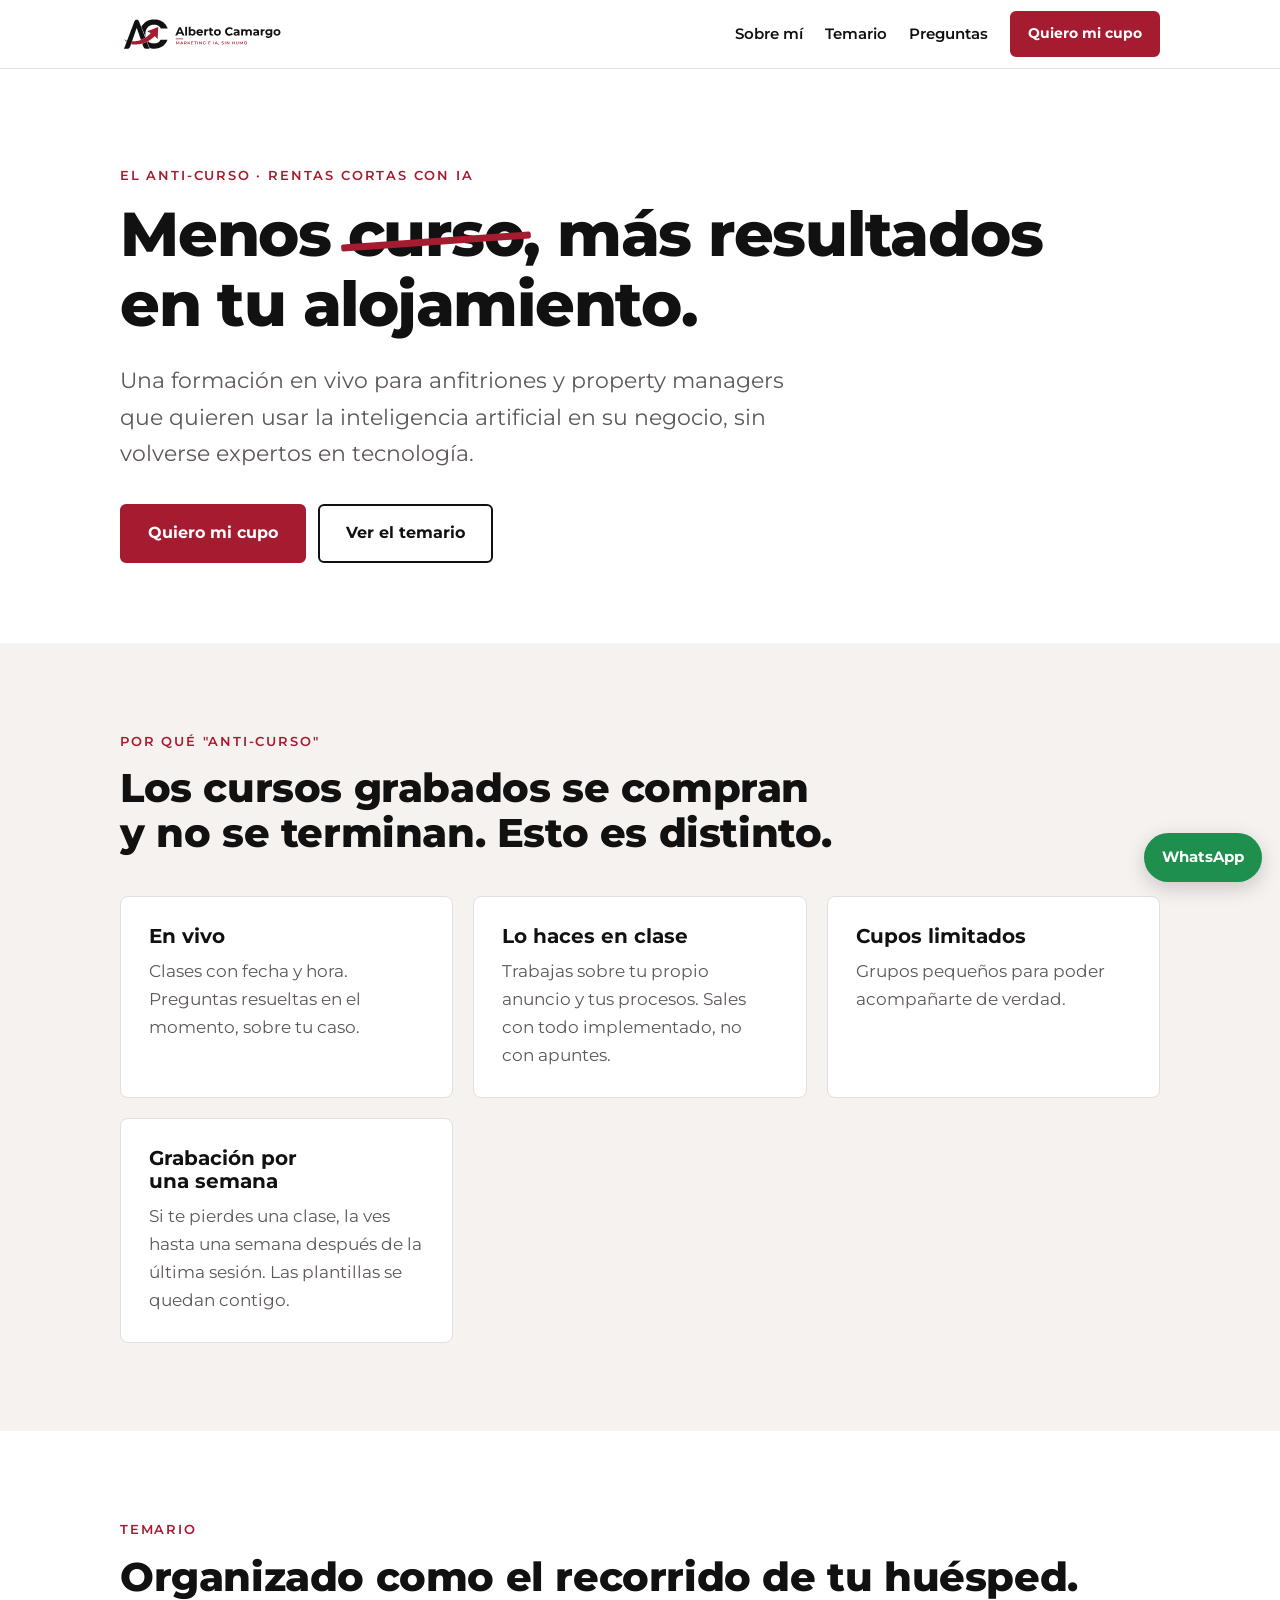
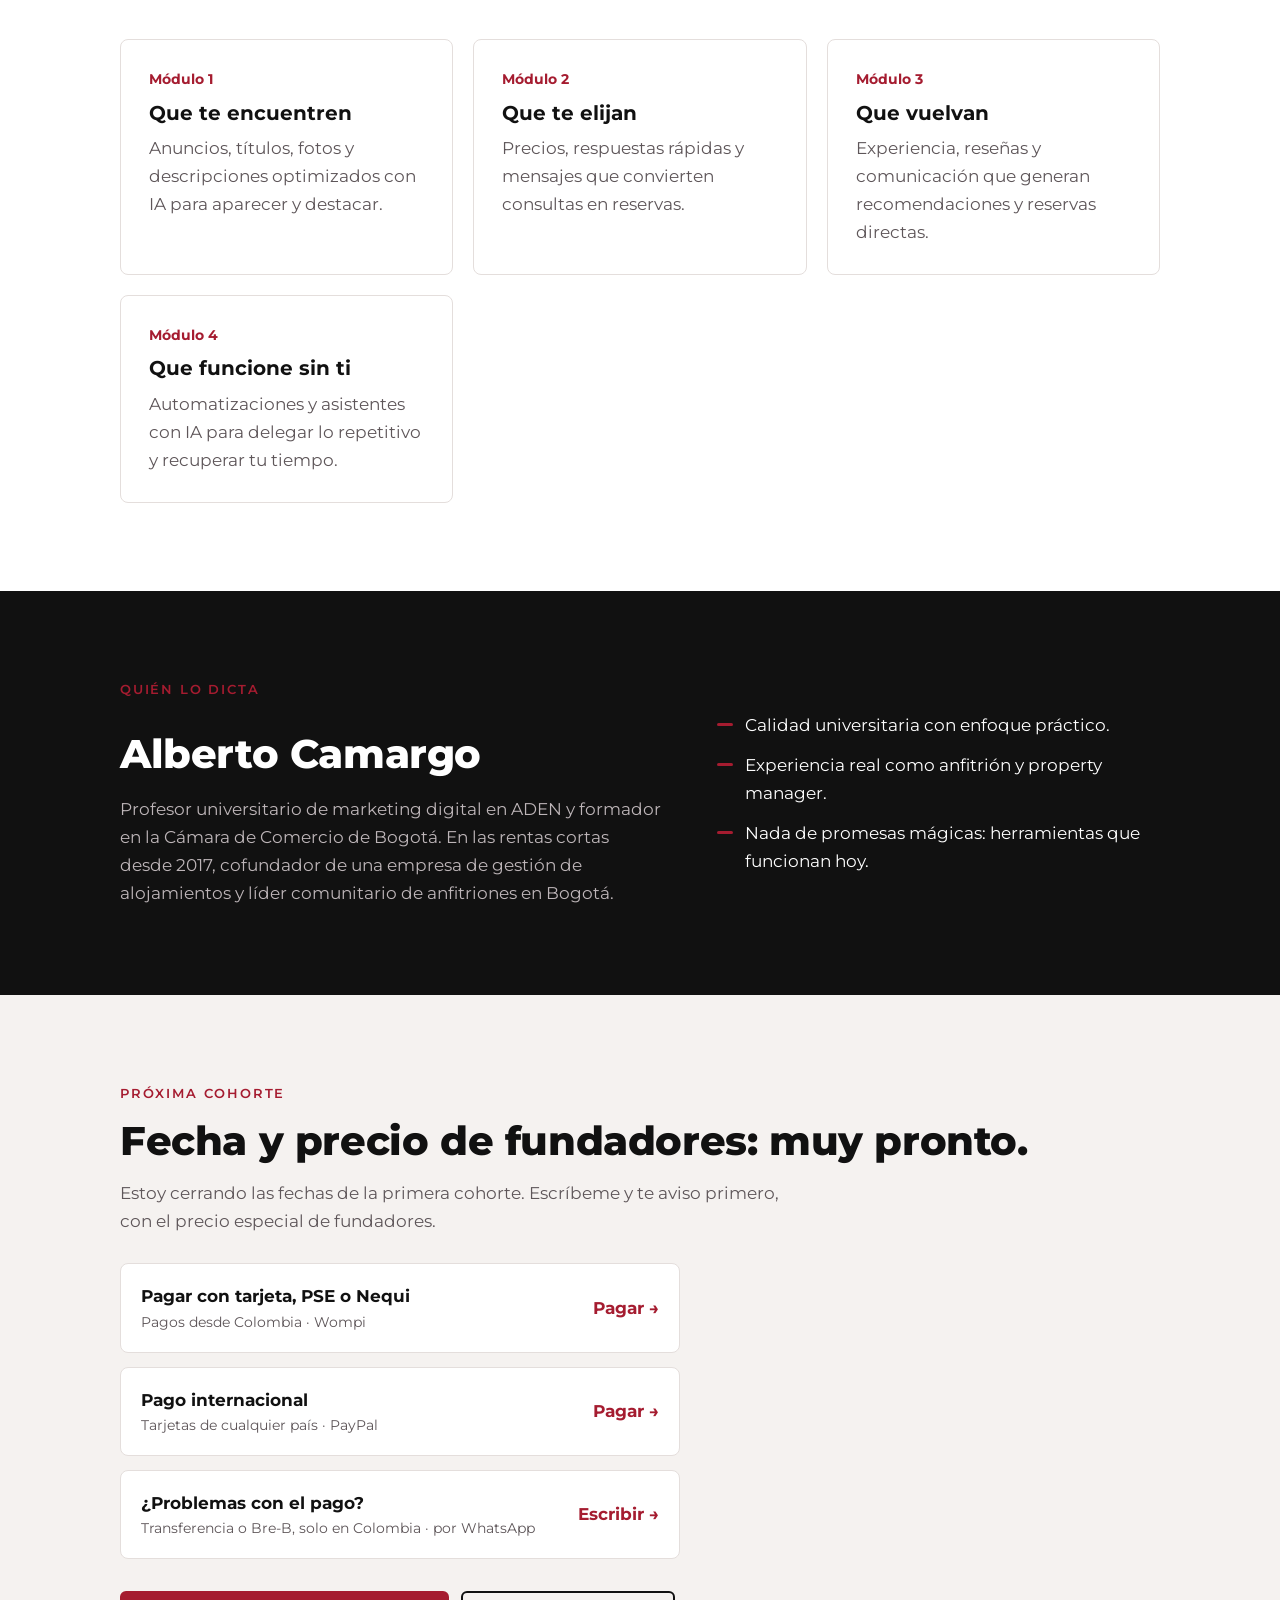
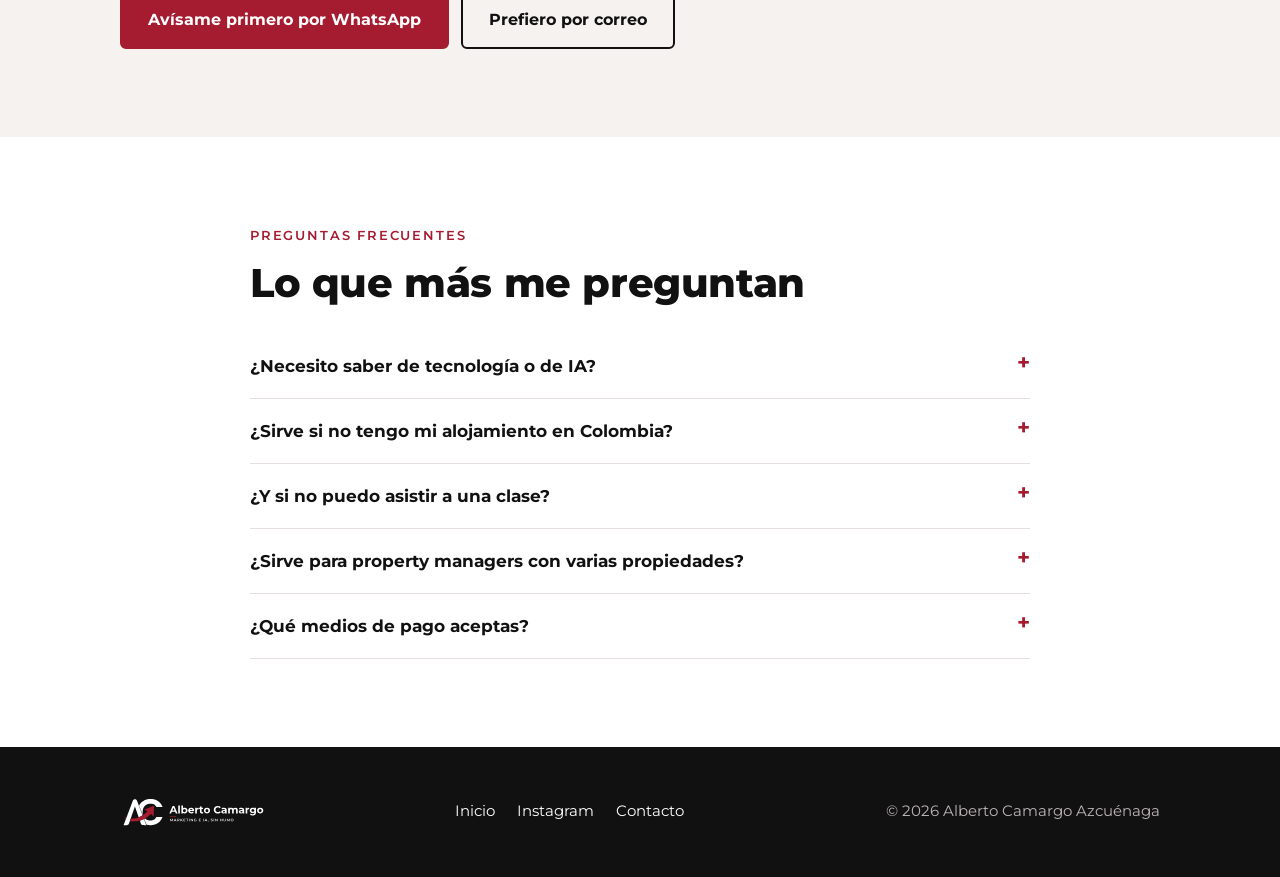
==== el-anti-curso/index.html @ cd2384c7 "Primera versión del sitio estático alberto.marketing Co-Authored-By: Claude Opus 5.5 <noreply@anthro" ====
<!doctype html>
<html lang="es">
<head>
<meta charset="utf-8">
<meta name="viewport" content="width=device-width, initial-scale=1">
<title>El Anti-Curso · Rentas cortas con IA · Alberto Camargo</title>
<meta name="description" content="Formación en vivo para anfitriones y property managers: usa la inteligencia artificial para que te encuentren, te elijan, vuelvan y tu negocio funcione sin ti.">
<link rel="canonical" href="https://alberto.marketing/el-anti-curso/">
<meta property="og:title" content="El Anti-Curso · Rentas cortas con IA">
<meta property="og:description" content="Formación en vivo, práctica y con cupos limitados para anfitriones y property managers.">
<meta property="og:image" content="https://alberto.marketing/assets/compartir.png">
<link rel="icon" href="/assets/favicon.svg" type="image/svg+xml">
<link rel="preconnect" href="https://fonts.googleapis.com">
<link rel="preconnect" href="https://fonts.gstatic.com" crossorigin>
<link rel="stylesheet" href="https://fonts.googleapis.com/css2?family=Montserrat:wght@400;600;700;800&display=swap">
<link rel="stylesheet" href="/assets/estilos.css">
</head>
<body>

<header class="cabecera">
  <div class="wrap">
    <a href="/" aria-label="Inicio"><img src="/assets/logo.svg" alt="Alberto Camargo · Marketing e IA, sin humo" width="916" height="207"></a>
    <nav class="menu">
      <a href="/#sobre-mi">Sobre mí</a>
      <a href="#temario">Temario</a>
      <a href="#preguntas">Preguntas</a>
      <a class="boton peq" href="#inscripcion">Quiero mi cupo</a>
    </nav>
  </div>
</header>

<main>
  <section class="hero">
    <div class="wrap">
      <div class="etiqueta">El Anti-Curso · Rentas cortas con IA</div>
      <h1>Menos <span class="tachado">curso</span>, más resultados en tu alojamiento.</h1>
      <p class="lead">Una formación en vivo para anfitriones y property managers que quieren usar la inteligencia artificial en su negocio, sin volverse expertos en tecnología.</p>
      <div class="botones">
        <a class="boton" href="#inscripcion">Quiero mi cupo</a>
        <a class="boton sec" href="#temario">Ver el temario</a>
      </div>
    </div>
  </section>

  <section class="hueso">
    <div class="wrap">
      <div class="etiqueta">Por qué "anti-curso"</div>
      <h2>Los cursos grabados se compran y no se terminan. Esto es distinto.</h2>
      <div class="tarjetas">
        <div class="tarjeta"><h3>En vivo</h3><p class="gris">Clases con fecha y hora. Preguntas resueltas en el momento, sobre tu caso.</p></div>
        <div class="tarjeta"><h3>Lo haces en clase</h3><p class="gris">Trabajas sobre tu propio anuncio y tus procesos. Sales con todo implementado, no con apuntes.</p></div>
        <div class="tarjeta"><h3>Cupos limitados</h3><p class="gris">Grupos pequeños para poder acompañarte de verdad.</p></div>
        <div class="tarjeta"><h3>Grabación por una semana</h3><p class="gris">Si te pierdes una clase, la ves hasta una semana después de la última sesión. Las plantillas se quedan contigo.</p></div>
      </div>
    </div>
  </section>

  <section id="temario">
    <div class="wrap">
      <div class="etiqueta">Temario</div>
      <h2>Organizado como el recorrido de tu huésped.</h2>
      <div class="tarjetas">
        <div class="tarjeta"><div class="num">Módulo 1</div><h3>Que te encuentren</h3><p class="gris">Anuncios, títulos, fotos y descripciones optimizados con IA para aparecer y destacar.</p></div>
        <div class="tarjeta"><div class="num">Módulo 2</div><h3>Que te elijan</h3><p class="gris">Precios, respuestas rápidas y mensajes que convierten consultas en reservas.</p></div>
        <div class="tarjeta"><div class="num">Módulo 3</div><h3>Que vuelvan</h3><p class="gris">Experiencia, reseñas y comunicación que generan recomendaciones y reservas directas.</p></div>
        <div class="tarjeta"><div class="num">Módulo 4</div><h3>Que funcione sin ti</h3><p class="gris">Automatizaciones y asistentes con IA para delegar lo repetitivo y recuperar tu tiempo.</p></div>
      </div>
    </div>
  </section>

  <section class="negro">
    <div class="wrap dos">
      <div class="texto">
        <div class="etiqueta">Quién lo dicta</div>
        <h2>Alberto Camargo</h2>
        <p class="gris">Profesor universitario de marketing digital en ADEN y formador en la Cámara de Comercio de Bogotá. En las rentas cortas desde 2017, cofundador de una empresa de gestión de alojamientos y líder comunitario de anfitriones en Bogotá.</p>
      </div>
      <ul class="lista">
        <li>Calidad universitaria con enfoque práctico.</li>
        <li>Experiencia real como anfitrión y property manager.</li>
        <li>Nada de promesas mágicas: herramientas que funcionan hoy.</li>
      </ul>
    </div>
  </section>

  <section class="hueso" id="inscripcion">
    <div class="wrap">
      <div class="etiqueta">Próxima cohorte</div>
      <h2>Fecha y precio de fundadores: muy pronto.</h2>
      <p class="gris" style="margin-top:16px;max-width:60ch">Estoy cerrando las fechas de la primera cohorte. Escríbeme y te aviso primero, con el precio especial de fundadores.</p>

      <!-- PAGOS: cuando haya fecha y precio, reemplazar los "#" por los links reales y quitar el atributo hidden. -->
      <div class="pagos" hidden>
        <a class="pago" href="#WOMPI"><span><b>Pagar con tarjeta, PSE o Nequi</b><small>Pagos desde Colombia · Wompi</small></span><span class="ir">Pagar →</span></a>
        <a class="pago" href="#PAYPAL"><span><b>Pago internacional</b><small>Tarjetas de cualquier país · PayPal</small></span><span class="ir">Pagar →</span></a>
        <a class="pago" href="https://wa.me/573204545118?text=Hola%20Alberto%2C%20quiero%20pagar%20El%20Anti-Curso%20por%20transferencia." target="_blank" rel="noopener"><span><b>¿Problemas con el pago?</b><small>Transferencia o Bre-B, solo en Colombia · por WhatsApp</small></span><span class="ir">Escribir →</span></a>
      </div>

      <div class="botones">
        <a class="boton" href="https://wa.me/573204545118?text=Hola%20Alberto%2C%20quiero%20un%20cupo%20en%20El%20Anti-Curso." target="_blank" rel="noopener">Avísame primero por WhatsApp</a>
        <a class="boton sec" href="mailto:hola@alberto.marketing?subject=Lista%20de%20espera%20El%20Anti-Curso">Prefiero por correo</a>
      </div>
    </div>
  </section>

  <section id="preguntas">
    <div class="wrap" style="max-width:820px">
      <div class="etiqueta">Preguntas frecuentes</div>
      <h2>Lo que más me preguntan</h2>
      <div style="margin-top:28px">
        <details><summary>¿Necesito saber de tecnología o de IA?</summary><p>No. Empezamos desde cero y todo lo hacemos juntos en clase, paso a paso.</p></details>
        <details><summary>¿Sirve si no tengo mi alojamiento en Colombia?</summary><p>Sí. La mayor parte aplica a cualquier país. Los temas legales de Colombia se tratan aparte para quien los necesite.</p></details>
        <details><summary>¿Y si no puedo asistir a una clase?</summary><p>Tendrás la grabación disponible hasta una semana después de la última sesión.</p></details>
        <details><summary>¿Sirve para property managers con varias propiedades?</summary><p>Sí, y es donde más tiempo se ahorra: las automatizaciones y plantillas se multiplican por cada propiedad.</p></details>
        <details><summary>¿Qué medios de pago aceptas?</summary><p>Tarjeta, PSE y Nequi desde Colombia; PayPal desde cualquier país; y transferencia si tu pago no pasa.</p></details>
      </div>
    </div>
  </section>
</main>

<footer class="pie">
  <div class="wrap">
    <img src="/assets/logo-oscuro.svg" alt="Alberto Camargo" width="916" height="207">
    <div>
      <a href="/">Inicio</a>
      <a href="https://www.instagram.com/albertocamargoaz/" target="_blank" rel="noopener">Instagram</a>
      <a href="mailto:hola@alberto.marketing">Contacto</a>
    </div>
    <div>© 2026 Alberto Camargo Azcuénaga</div>
  </div>
</footer>

<a class="wa" href="https://wa.me/573204545118?text=Hola%20Alberto%2C%20tengo%20una%20pregunta%20sobre%20El%20Anti-Curso." target="_blank" rel="noopener">WhatsApp</a>
</body>
</html>
---- assets/estilos.css ----
/* Marca Alberto Camargo: negro tinta, rojo vino, blanco y hueso. Montserrat. */
:root{
  --ink:#111111; --vino:#A51C30; --vino-osc:#861626; --paper:#FFFFFF; --hueso:#F5F2F0;
  --gris:#5E5659; --linea:#E4DEDC;
  --font:"Montserrat",system-ui,-apple-system,"Segoe UI",Arial,sans-serif;
  --ancho:1080px;
}
*{box-sizing:border-box}
html{scroll-behavior:smooth}
body{margin:0;background:var(--paper);color:var(--ink);font-family:var(--font);font-size:17px;line-height:1.65;-webkit-font-smoothing:antialiased}
img{max-width:100%;display:block}
a{color:var(--vino)}
.wrap{max-width:var(--ancho);margin:0 auto;padding:0 20px}
h1,h2,h3{line-height:1.12;margin:0;text-wrap:balance}
h1{font-size:clamp(36px,6vw,62px);font-weight:800;letter-spacing:-.02em}
h2{font-size:clamp(28px,4vw,40px);font-weight:800;letter-spacing:-.01em}
h3{font-size:20px;font-weight:700}
p{margin:0}
.etiqueta{font-size:13px;font-weight:600;letter-spacing:.14em;text-transform:uppercase;color:var(--vino);margin-bottom:14px}
.tachado{position:relative;display:inline-block;white-space:nowrap}
.tachado::after{content:"";position:absolute;left:-4%;right:-4%;top:54%;height:.11em;background:var(--vino);transform:rotate(-4deg);border-radius:2px}
.gris{color:var(--gris)}

/* Cabecera */
.cabecera{position:sticky;top:0;z-index:10;background:rgba(255,255,255,.94);backdrop-filter:blur(8px);border-bottom:1px solid var(--linea)}
.cabecera .wrap{display:flex;align-items:center;justify-content:space-between;gap:16px;height:68px}
.cabecera img{height:38px;width:auto}
.menu{display:flex;gap:22px;align-items:center;font-size:15px;font-weight:600}
.menu a{color:var(--ink);text-decoration:none}
.menu a:hover{color:var(--vino)}
@media (max-width:720px){.menu a:not(.boton){display:none}.cabecera img{height:30px}}

/* Botones */
.boton{display:inline-flex;align-items:center;justify-content:center;gap:8px;background:var(--vino);color:#fff !important;text-decoration:none;font-weight:700;font-size:16px;padding:14px 26px;border-radius:6px;border:2px solid var(--vino);transition:background .15s}
.boton:hover{background:var(--vino-osc);border-color:var(--vino-osc)}
.boton.sec{background:transparent;color:var(--ink) !important;border-color:var(--ink)}
.boton.sec:hover{background:var(--ink);color:#fff !important}
.boton.peq{padding:9px 16px;font-size:14px}
.botones{display:flex;flex-wrap:wrap;gap:12px;margin-top:32px}

/* Secciones */
section{padding:88px 0}
section.hueso{background:var(--hueso)}
section.negro{background:var(--ink);color:#fff}
section.negro .gris{color:#BDB5B8}
.hero{padding:96px 0 80px}
.hero p.lead{font-size:clamp(18px,2.2vw,22px);margin-top:24px;max-width:46ch;color:var(--gris)}
.dos{display:grid;grid-template-columns:1.1fr .9fr;gap:56px;align-items:center}
@media (max-width:860px){.dos{grid-template-columns:1fr;gap:36px}section{padding:64px 0}.hero{padding:64px 0 56px}}
.texto{display:grid;gap:18px;max-width:62ch}

/* Tarjetas */
.tarjetas{display:grid;grid-template-columns:repeat(auto-fit,minmax(min(260px,100%),1fr));gap:20px;margin-top:40px}
.tarjeta{background:var(--paper);border:1px solid var(--linea);border-radius:8px;padding:28px;display:grid;gap:10px;align-content:start}
.negro .tarjeta{background:#1C1C1C;border-color:#2C2C2C}
.tarjeta .num{font-size:14px;font-weight:700;color:var(--vino)}
.lista{list-style:none;padding:0;margin:0;display:grid;gap:12px}
.lista li{padding-left:28px;position:relative}
.lista li::before{content:"";position:absolute;left:0;top:.72em;width:16px;height:3px;background:var(--vino);border-radius:2px}

/* Credenciales */
.datos{display:grid;grid-template-columns:repeat(auto-fit,minmax(min(200px,100%),1fr));gap:1px;background:var(--linea);border:1px solid var(--linea);border-radius:8px;overflow:hidden;margin-top:40px}
.dato{background:var(--paper);padding:24px}
.dato b{display:block;font-size:17px}
.dato span{font-size:14px;color:var(--gris)}

/* Pagos */
.pagos{display:grid;gap:14px;max-width:560px;margin-top:28px}
.pago{display:flex;justify-content:space-between;align-items:center;gap:16px;border:1px solid var(--linea);border-radius:8px;padding:18px 20px;background:var(--paper);text-decoration:none;color:var(--ink)}
.pago:hover{border-color:var(--vino)}
.pago small{display:block;color:var(--gris);font-size:14px}
.pago .ir{color:var(--vino);font-weight:700;white-space:nowrap}
.aviso{font-size:14px;color:var(--gris);margin-top:14px}

/* Preguntas */
details{border-bottom:1px solid var(--linea);padding:18px 0}
details summary{cursor:pointer;font-weight:700;list-style:none;display:flex;justify-content:space-between;gap:16px}
details summary::after{content:"+";color:var(--vino);font-size:22px;line-height:1}
details[open] summary::after{content:"–"}
details p{margin-top:12px;color:var(--gris)}

/* Pie */
.pie{background:var(--ink);color:#BDB5B8;padding:48px 0;font-size:15px}
.pie .wrap{display:flex;flex-wrap:wrap;justify-content:space-between;gap:24px;align-items:center}
.pie img{height:34px;width:auto}
.pie a{color:#fff;text-decoration:none;margin-right:18px}
.pie a:hover{color:#fff;text-decoration:underline}

/* WhatsApp flotante */
.wa{position:fixed;right:18px;bottom:18px;z-index:20;background:#1F8F4E;color:#fff;border-radius:999px;padding:12px 18px;font-weight:700;font-size:15px;text-decoration:none;box-shadow:0 6px 20px rgba(0,0,0,.18)}
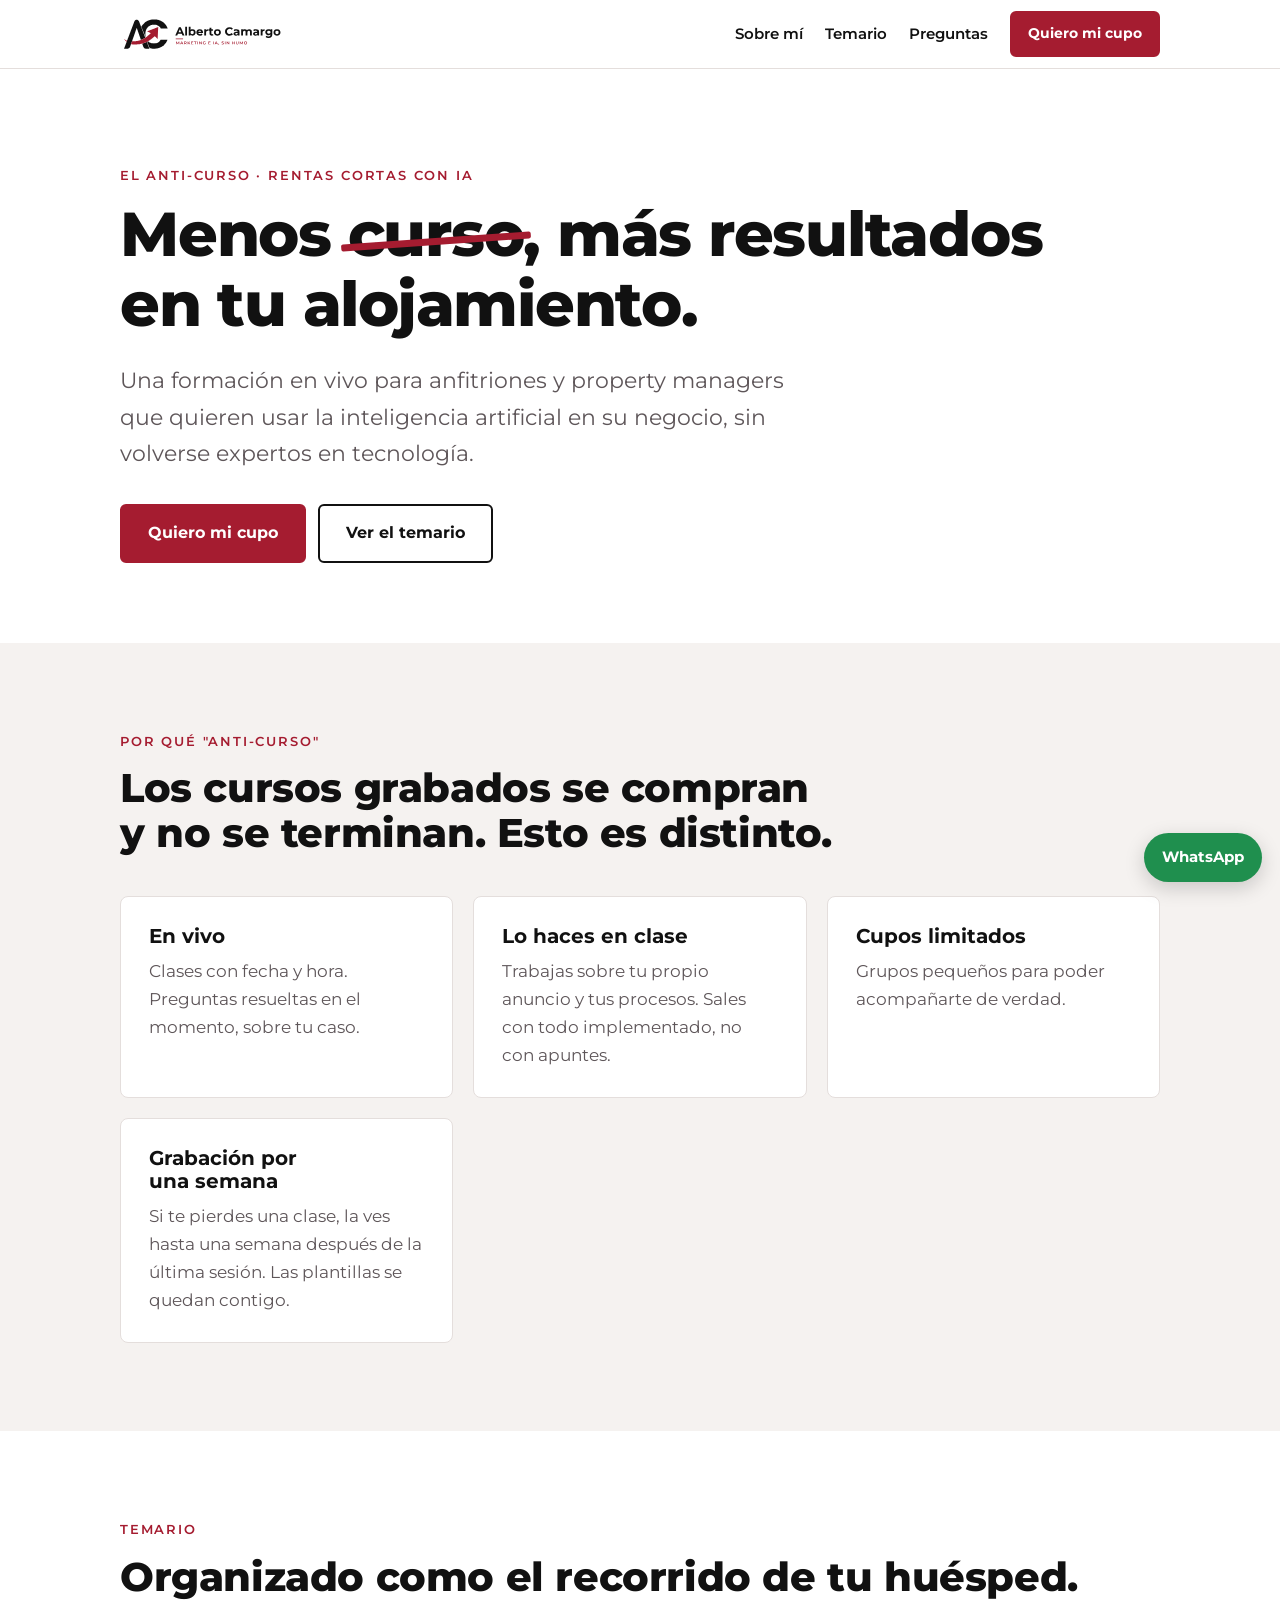
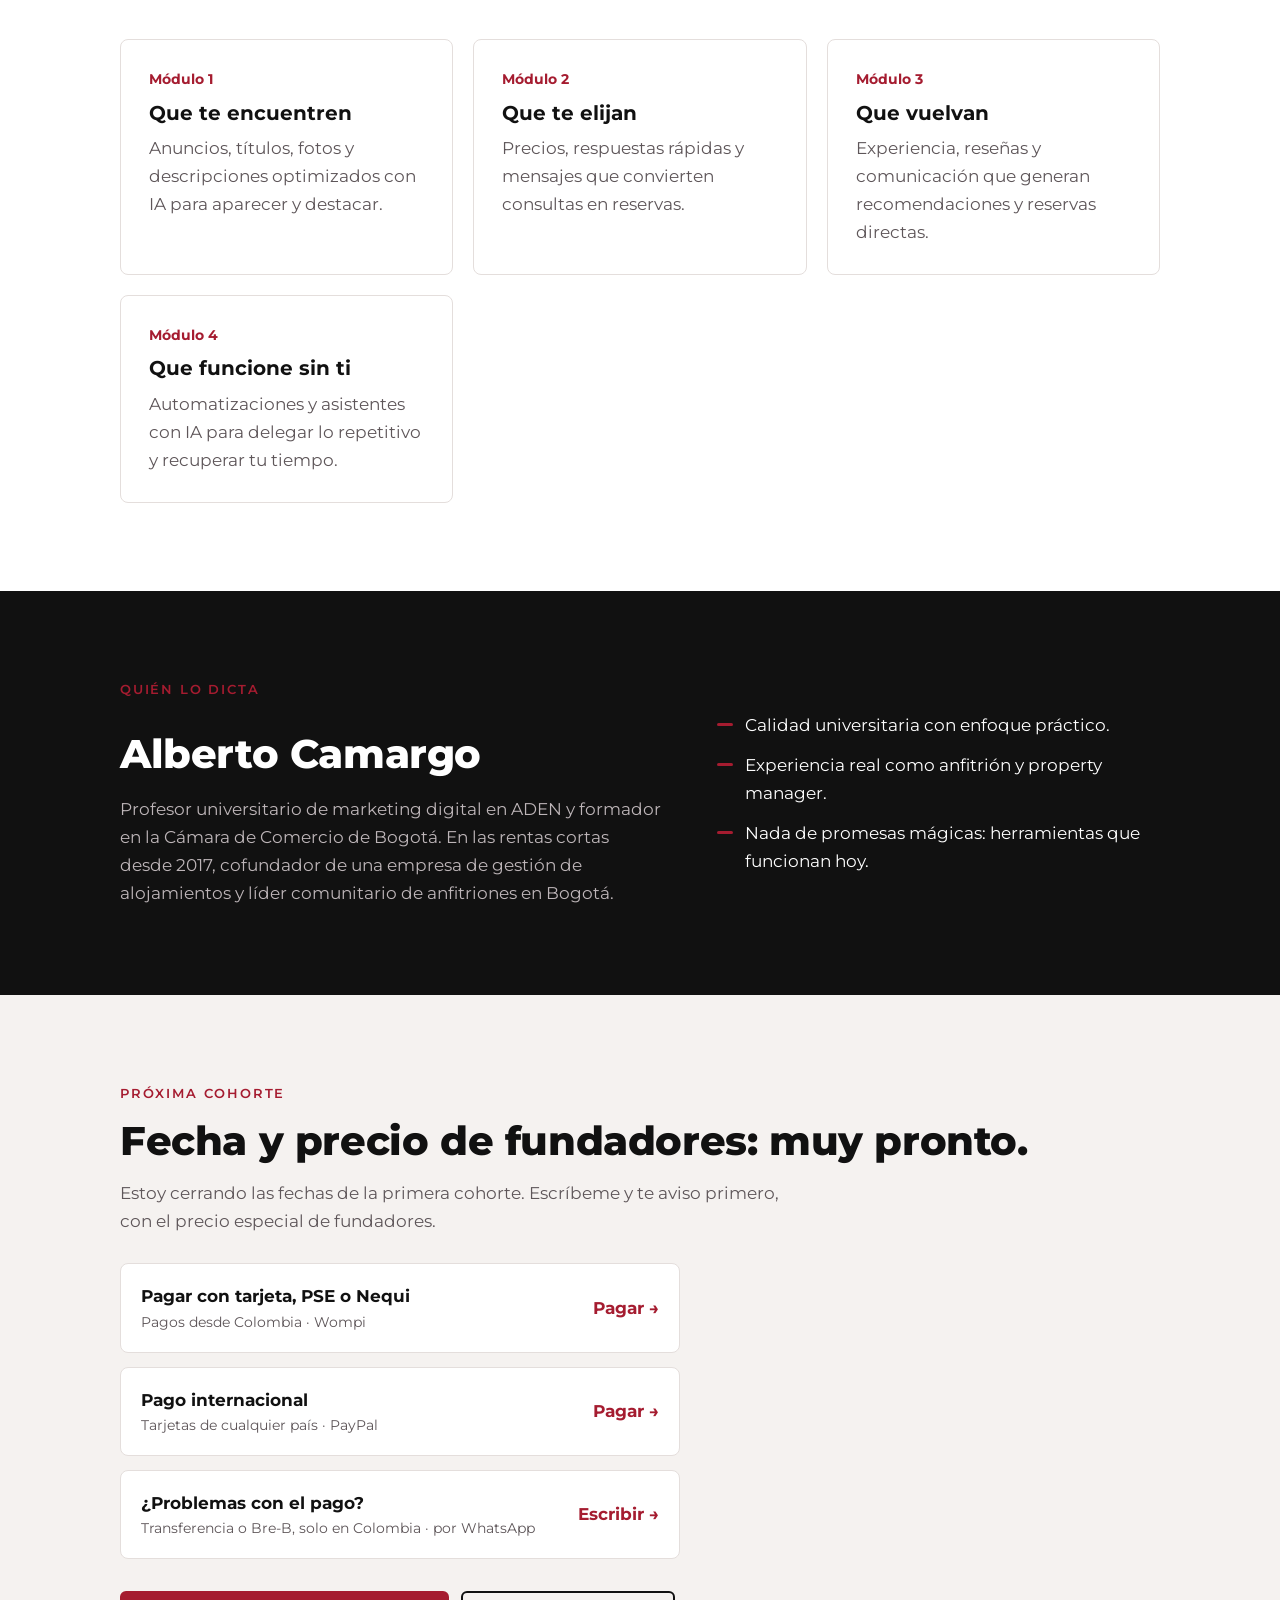
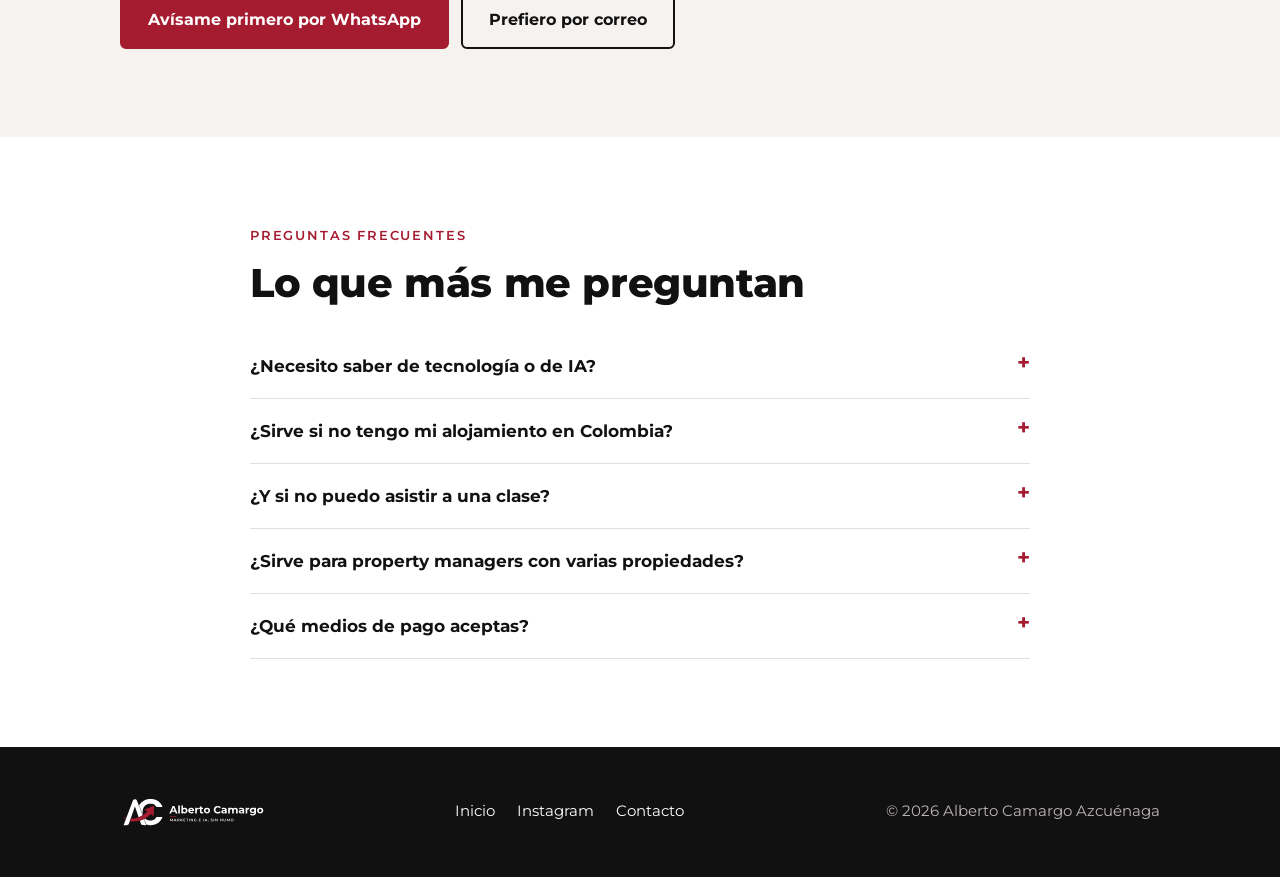
==== commit 5ae1940f: "SEO: datos estructurados, iconos, imagen para compartir, llms.txt e IndexNow Logos SVG optimizados (" ====
--- a/el-anti-curso/index.html
+++ b/el-anti-curso/index.html
@@ -6,14 +6,28 @@
 <title>El Anti-Curso · Rentas cortas con IA · Alberto Camargo</title>
 <meta name="description" content="Formación en vivo para anfitriones y property managers: usa la inteligencia artificial para que te encuentren, te elijan, vuelvan y tu negocio funcione sin ti.">
 <link rel="canonical" href="https://alberto.marketing/el-anti-curso/">
+<meta property="og:type" content="website">
+<meta property="og:url" content="https://alberto.marketing/el-anti-curso/">
+<meta property="og:locale" content="es_CO">
+<meta property="og:site_name" content="Alberto Camargo">
 <meta property="og:title" content="El Anti-Curso · Rentas cortas con IA">
 <meta property="og:description" content="Formación en vivo, práctica y con cupos limitados para anfitriones y property managers.">
-<meta property="og:image" content="https://alberto.marketing/assets/compartir.png">
+<meta property="og:image" content="https://alberto.marketing/assets/compartir-1200x630.png">
+<meta property="og:image:width" content="1200">
+<meta property="og:image:height" content="630">
+<meta name="twitter:card" content="summary_large_image">
 <link rel="icon" href="/assets/favicon.svg" type="image/svg+xml">
+<link rel="icon" href="/assets/favicon-48.png" type="image/png" sizes="48x48">
+<link rel="apple-touch-icon" href="/assets/apple-touch-icon.png">
+<link rel="manifest" href="/site.webmanifest">
+<meta name="theme-color" content="#111111">
 <link rel="preconnect" href="https://fonts.googleapis.com">
 <link rel="preconnect" href="https://fonts.gstatic.com" crossorigin>
 <link rel="stylesheet" href="https://fonts.googleapis.com/css2?family=Montserrat:wght@400;600;700;800&display=swap">
 <link rel="stylesheet" href="/assets/estilos.css">
+<script type="application/ld+json">
+{"@context": "https://schema.org", "@graph": [{"@type": "Course", "@id": "https://alberto.marketing/el-anti-curso/#curso", "name": "El Anti-Curso · Rentas cortas con IA", "url": "https://alberto.marketing/el-anti-curso/", "description": "Formación en vivo para anfitriones y property managers: usa la inteligencia artificial para que te encuentren, te elijan, vuelvan y tu negocio funcione sin ti.", "inLanguage": "es", "provider": {"@type": "Person", "@id": "https://alberto.marketing/#alberto", "name": "Alberto Camargo Azcuénaga", "url": "https://alberto.marketing/"}, "teaches": ["Optimizar anuncios de alojamiento con IA", "Precios y mensajes que convierten consultas en reservas", "Reseñas y reservas directas", "Automatizaciones y asistentes con IA"], "hasCourseInstance": {"@type": "CourseInstance", "courseMode": "Online", "instructor": {"@id": "https://alberto.marketing/#alberto"}}}, {"@type": "FAQPage", "mainEntity": [{"@type": "Question", "name": "¿Necesito saber de tecnología o de IA?", "acceptedAnswer": {"@type": "Answer", "text": "No. Empezamos desde cero y todo lo hacemos juntos en clase, paso a paso."}}, {"@type": "Question", "name": "¿Sirve si no tengo mi alojamiento en Colombia?", "acceptedAnswer": {"@type": "Answer", "text": "Sí. La mayor parte aplica a cualquier país. Los temas legales de Colombia se tratan aparte para quien los necesite."}}, {"@type": "Question", "name": "¿Y si no puedo asistir a una clase?", "acceptedAnswer": {"@type": "Answer", "text": "Tendrás la grabación disponible hasta una semana después de la última sesión."}}, {"@type": "Question", "name": "¿Sirve para property managers con varias propiedades?", "acceptedAnswer": {"@type": "Answer", "text": "Sí, y es donde más tiempo se ahorra: las automatizaciones y plantillas se multiplican por cada propiedad."}}, {"@type": "Question", "name": "¿Qué medios de pago aceptas?", "acceptedAnswer": {"@type": "Answer", "text": "Tarjeta, PSE y Nequi desde Colombia; PayPal desde cualquier país; y transferencia si tu pago no pasa."}}]}, {"@type": "BreadcrumbList", "itemListElement": [{"@type": "ListItem", "position": 1, "name": "Inicio", "item": "https://alberto.marketing/"}, {"@type": "ListItem", "position": 2, "name": "El Anti-Curso", "item": "https://alberto.marketing/el-anti-curso/"}]}]}
+</script>
 </head>
 <body>
 
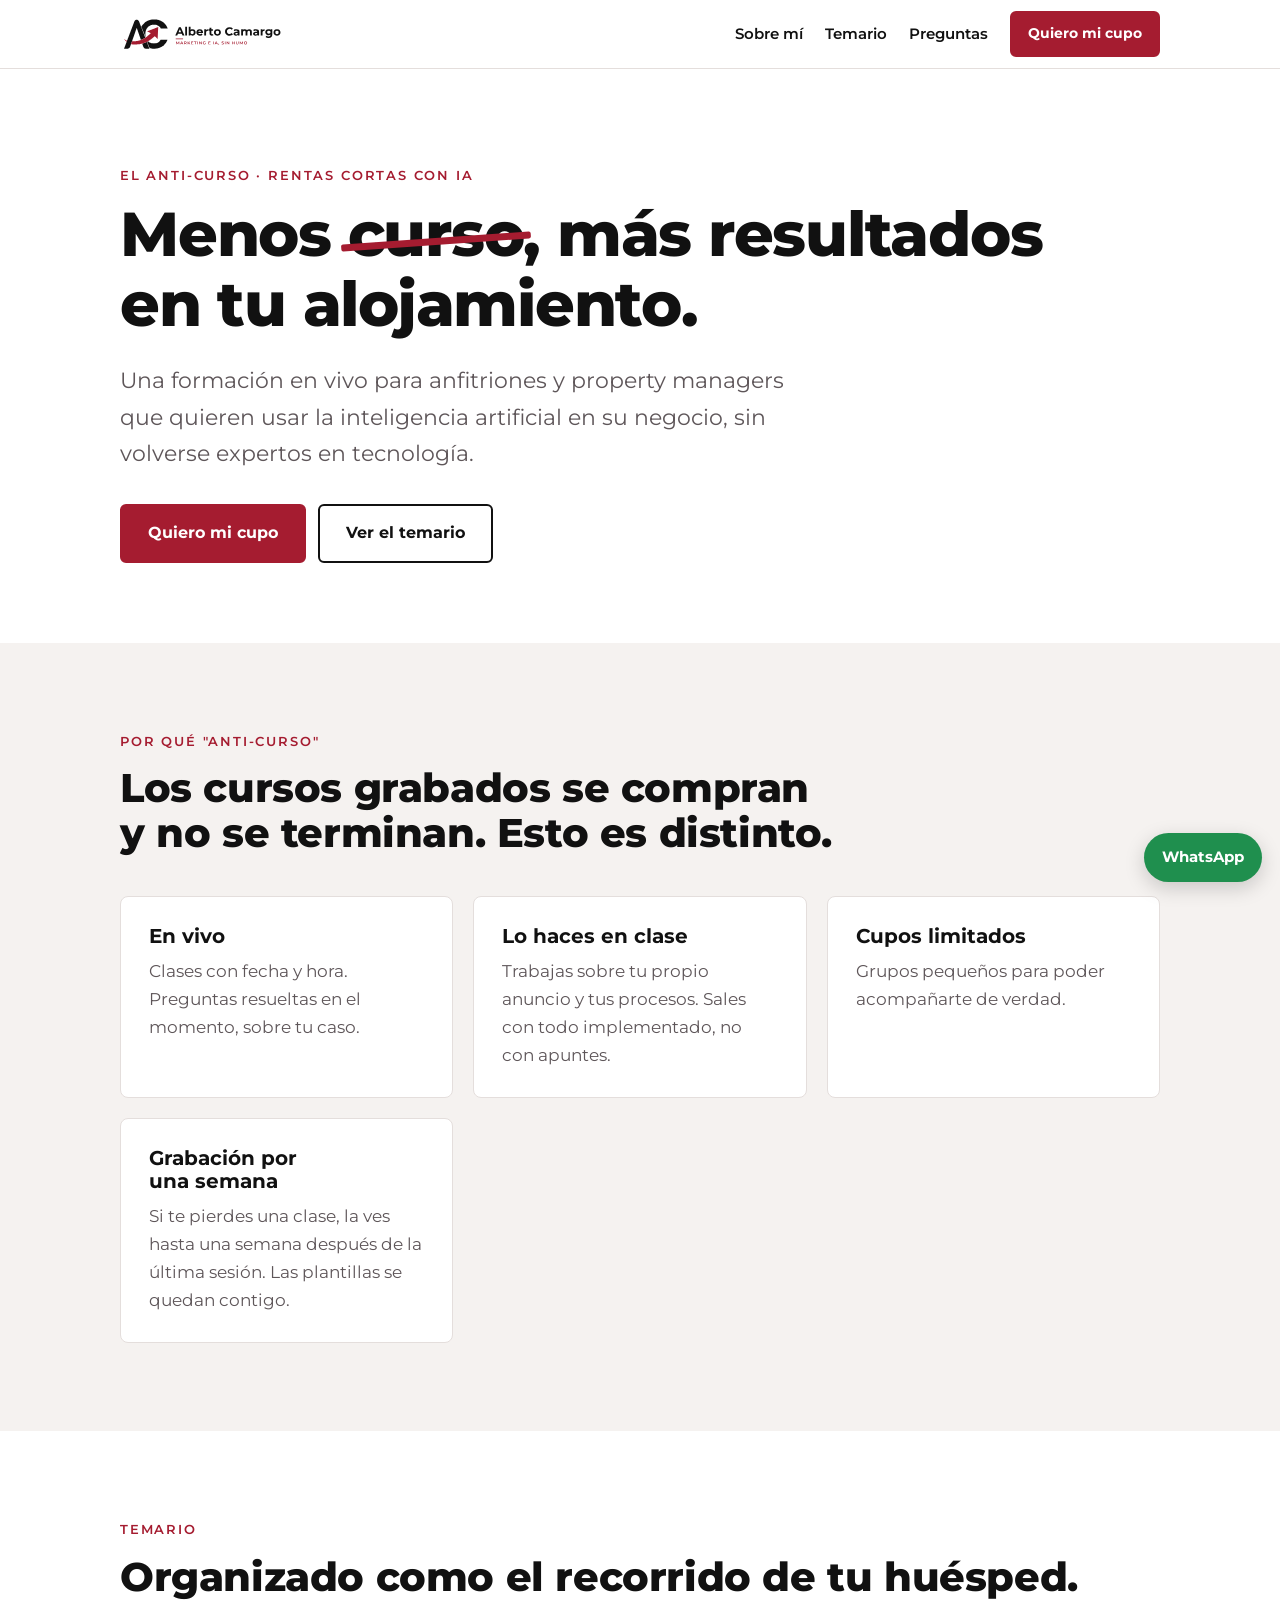
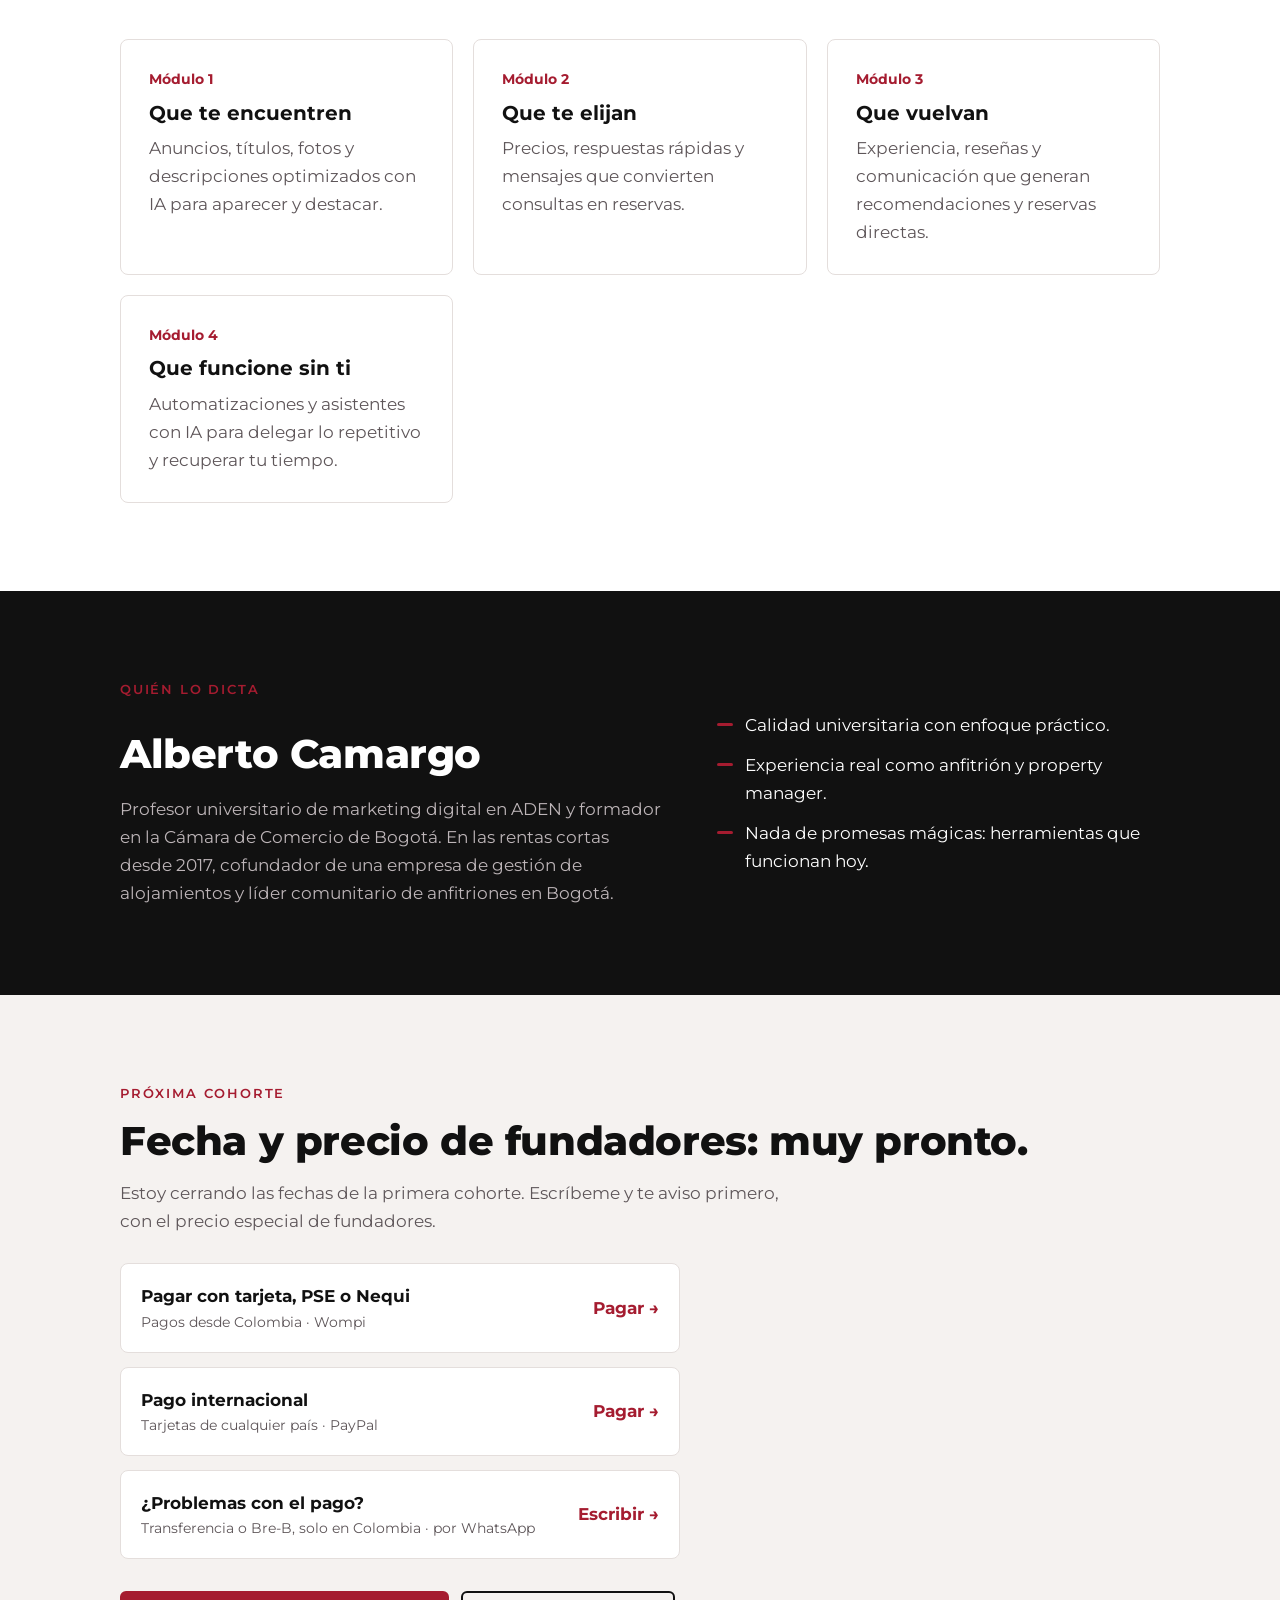
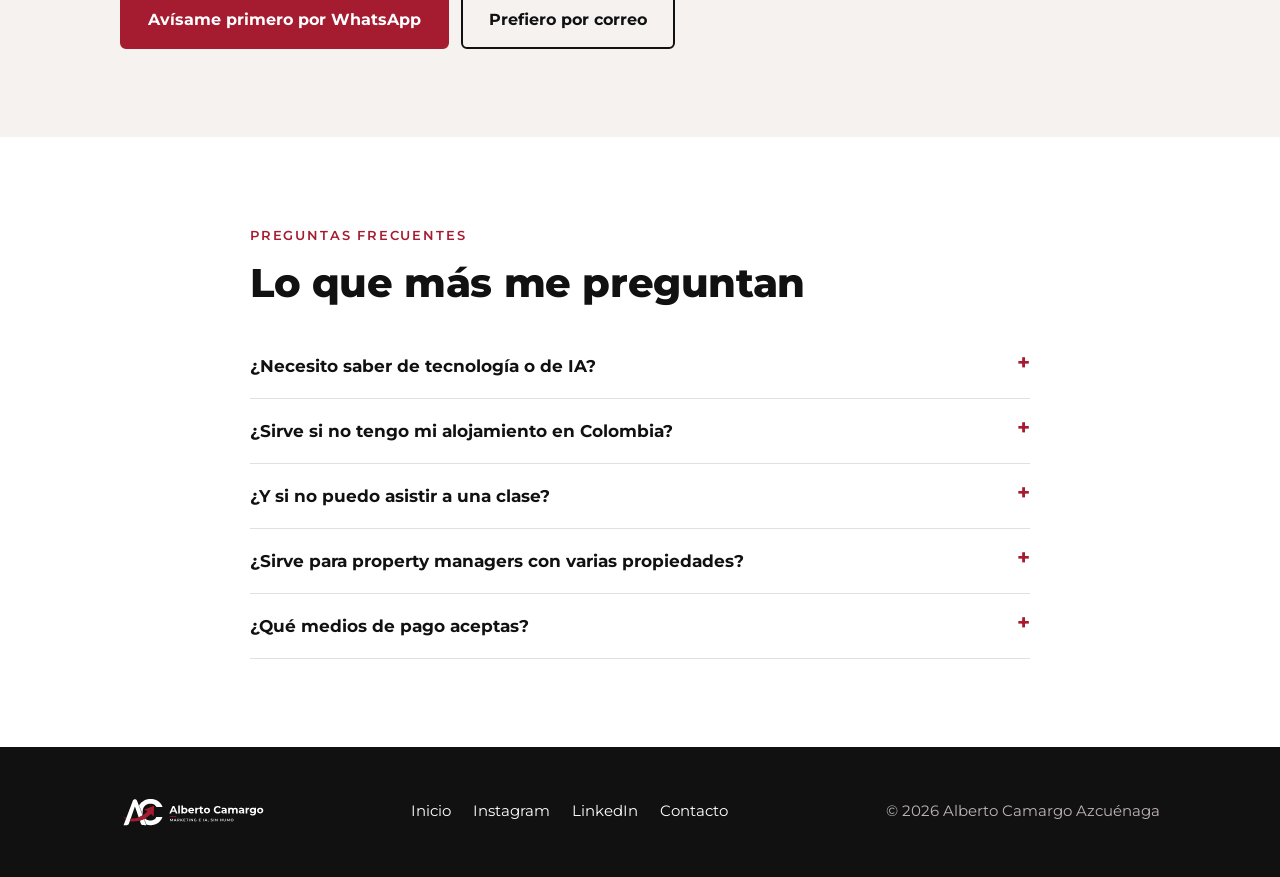
==== commit 3f883365: "Conectar LinkedIn a la web Co-Authored-By: Claude Opus 5.5 <noreply@anthropic.com> Claude-Session: h" ====
--- a/el-anti-curso/index.html
+++ b/el-anti-curso/index.html
@@ -138,6 +138,7 @@
     <div>
       <a href="/">Inicio</a>
       <a href="https://www.instagram.com/albertocamargoaz/" target="_blank" rel="noopener">Instagram</a>
+      <a href="https://www.linkedin.com/in/albertocamargoaz/" target="_blank" rel="noopener me">LinkedIn</a>
       <a href="mailto:hola@alberto.marketing">Contacto</a>
     </div>
     <div>© 2026 Alberto Camargo Azcuénaga</div>
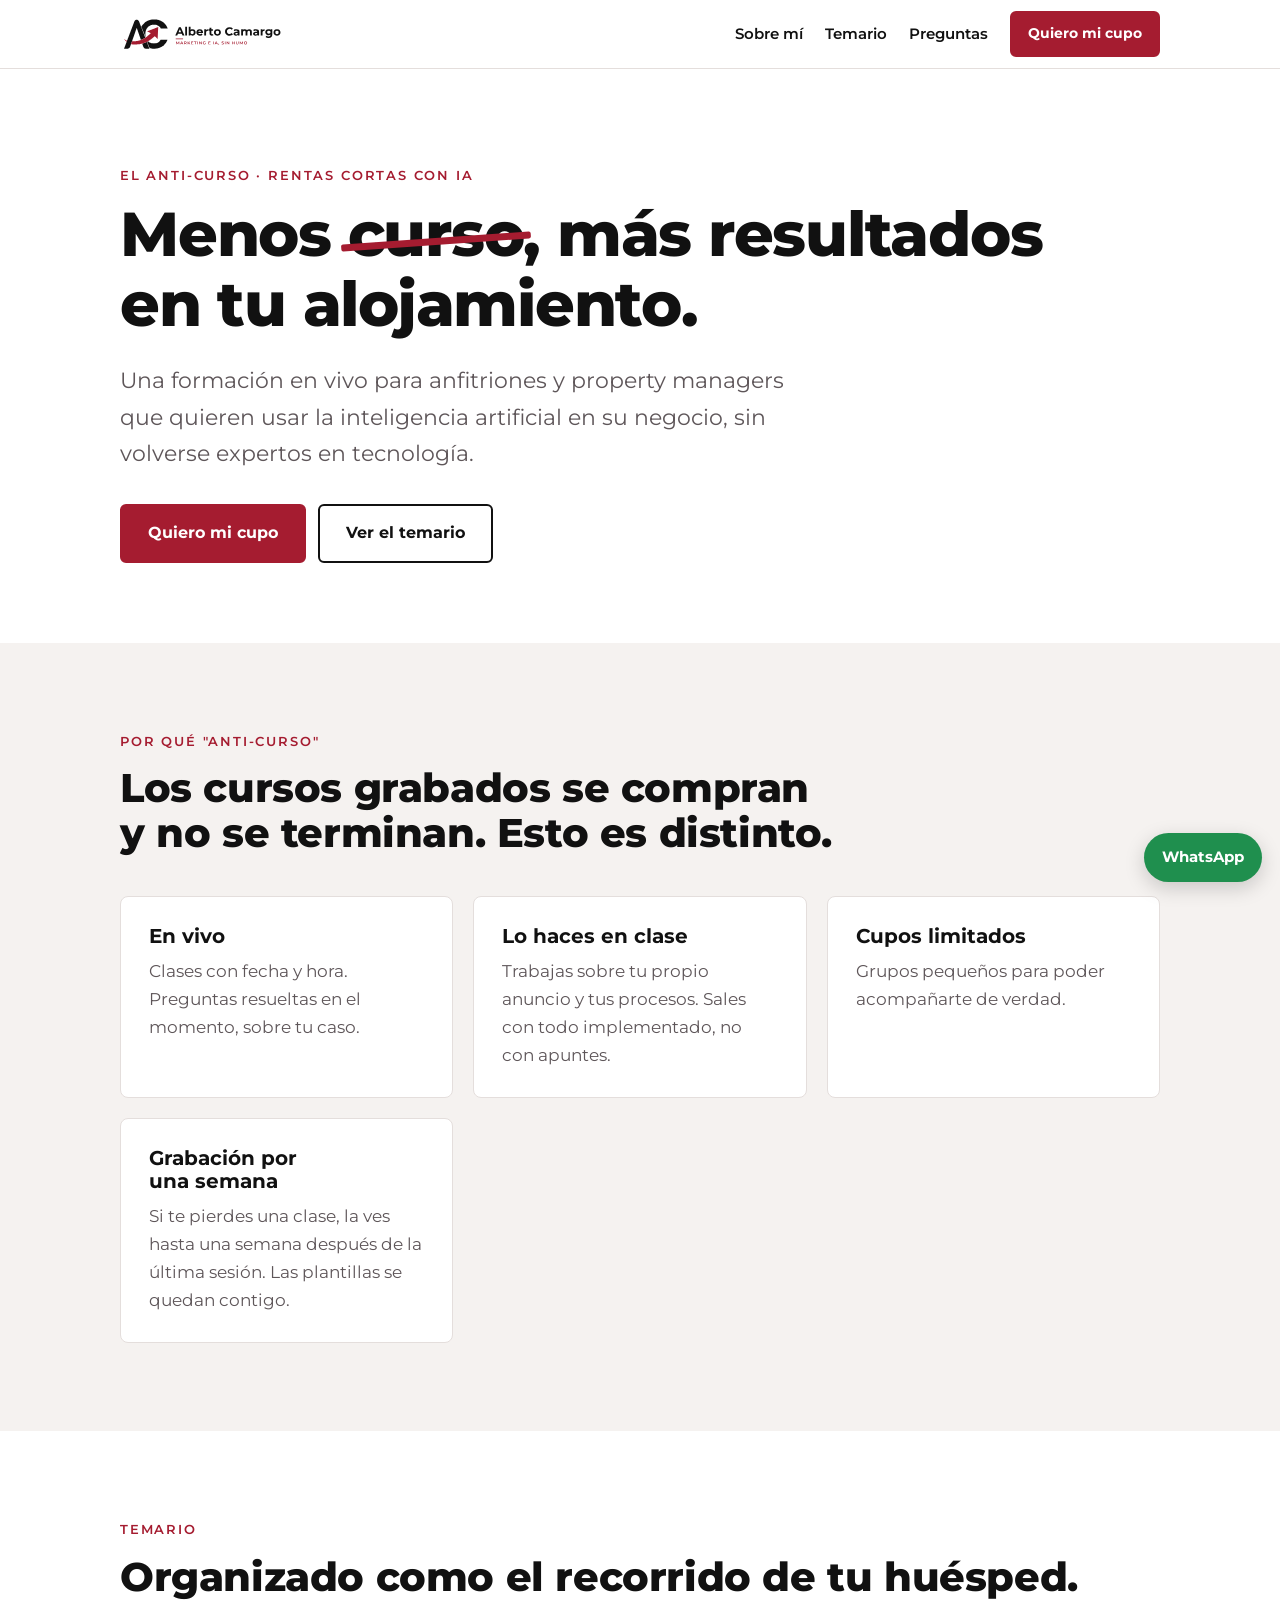
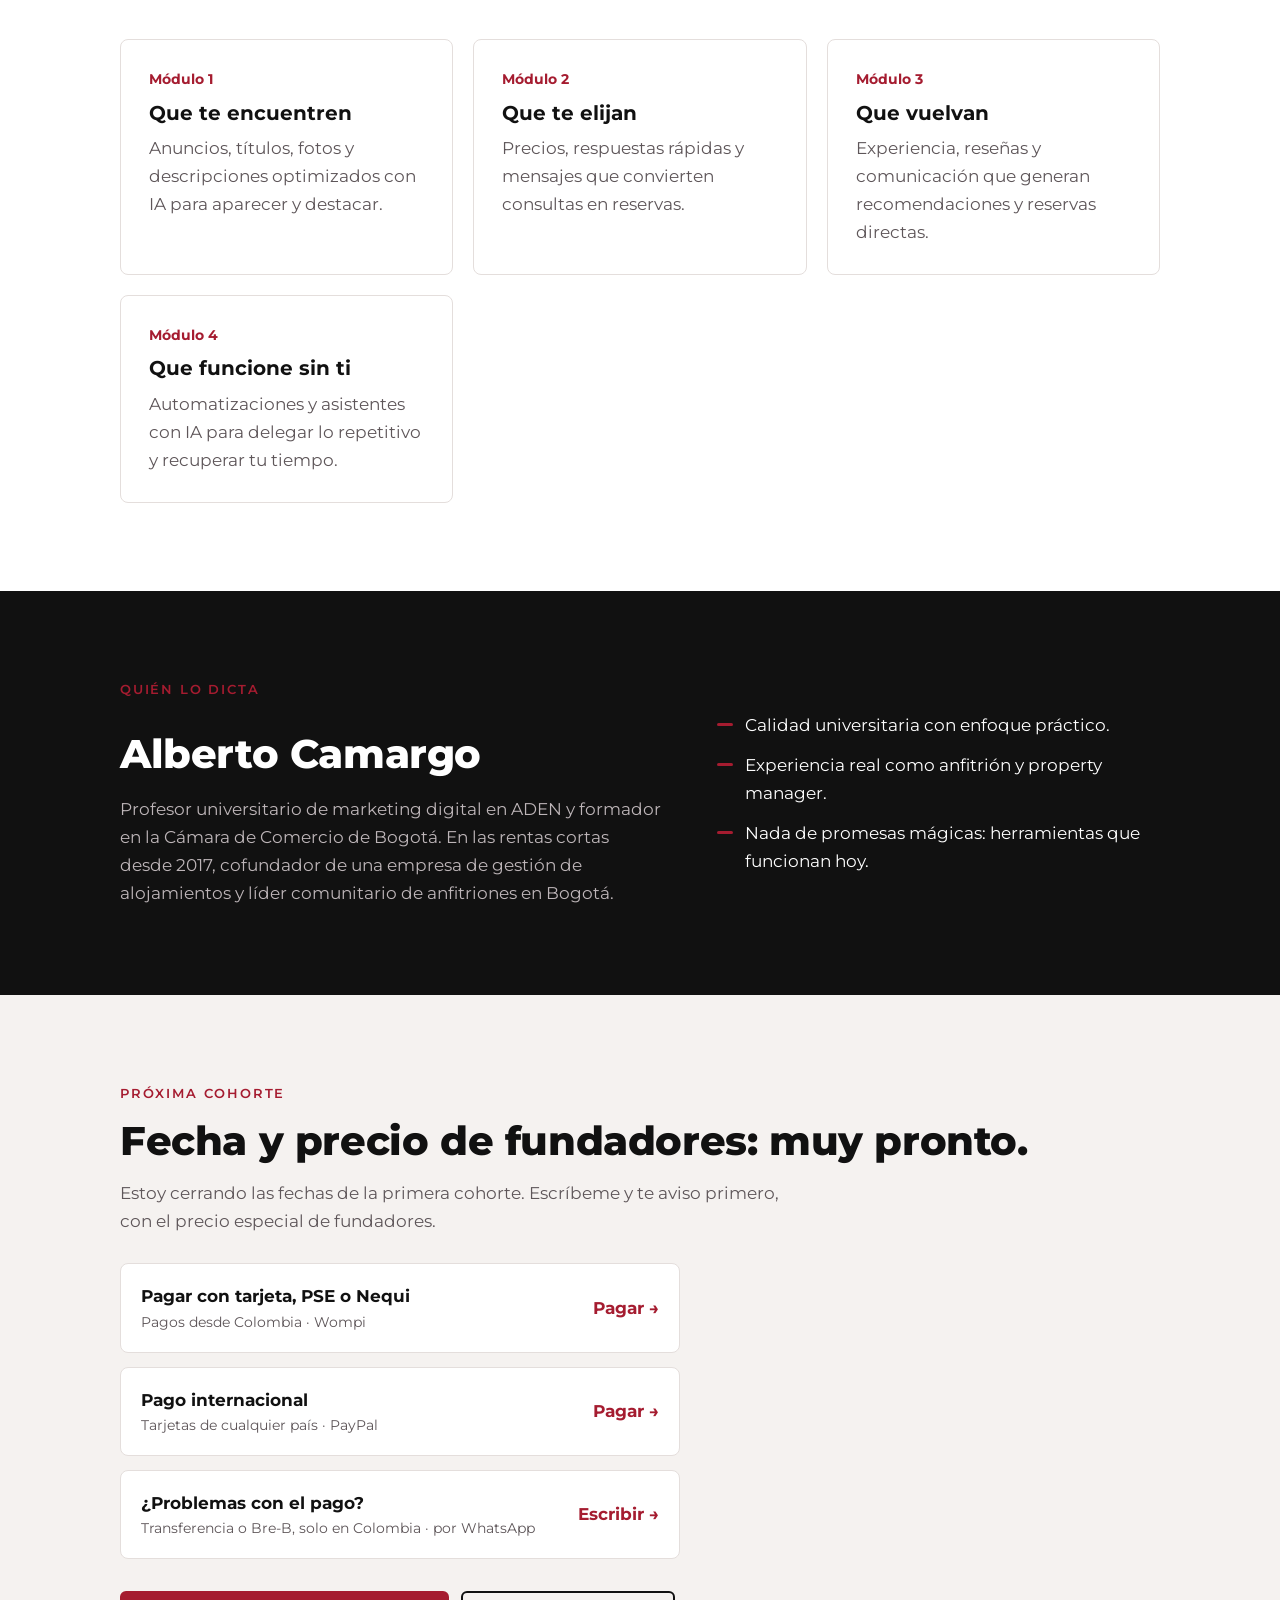
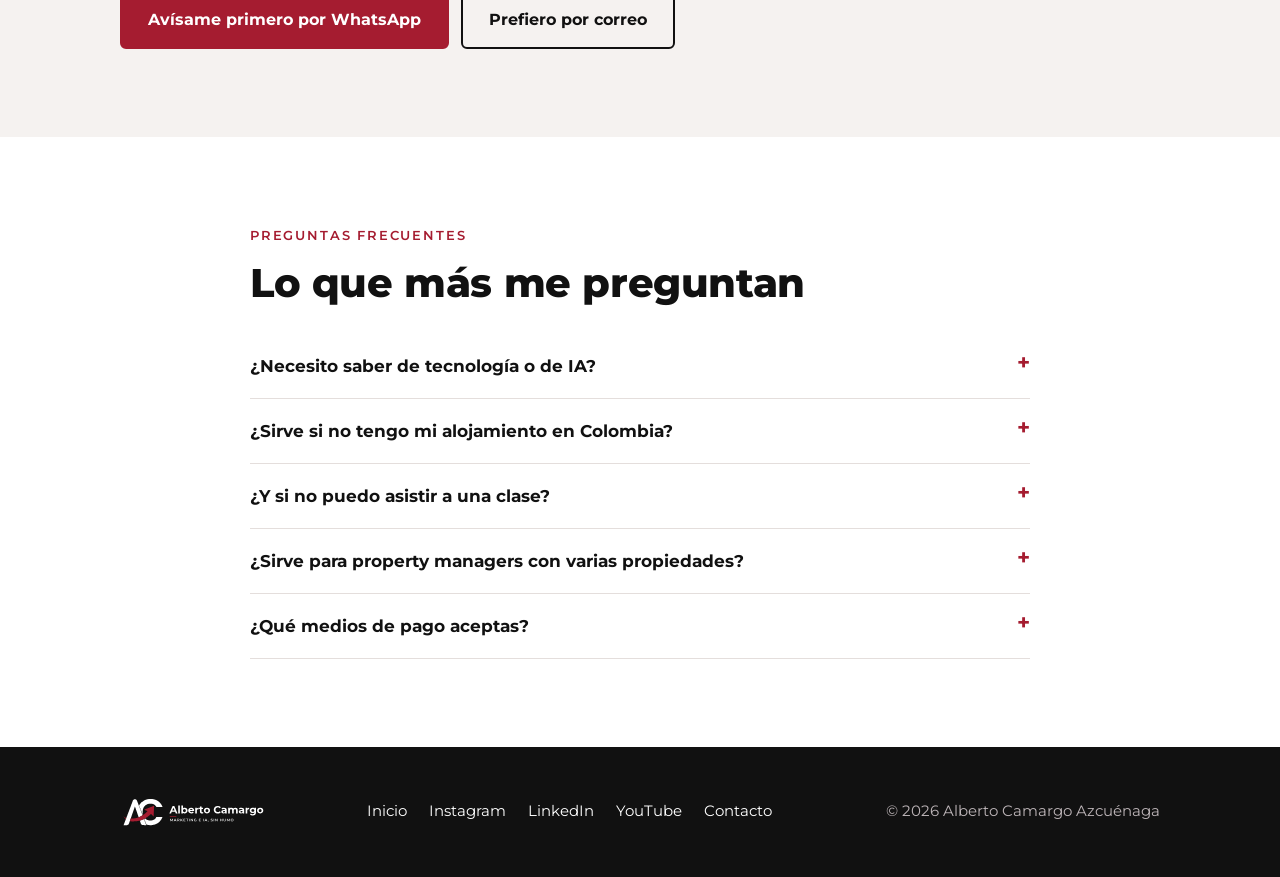
==== commit a7027ed8: "Conectar canal de YouTube a la web Co-Authored-By: Claude Opus 5.5 <noreply@anthropic.com> Claude-Se" ====
--- a/el-anti-curso/index.html
+++ b/el-anti-curso/index.html
@@ -139,6 +139,7 @@
       <a href="/">Inicio</a>
       <a href="https://www.instagram.com/albertocamargoaz/" target="_blank" rel="noopener">Instagram</a>
       <a href="https://www.linkedin.com/in/albertocamargoaz/" target="_blank" rel="noopener me">LinkedIn</a>
+      <a href="https://www.youtube.com/@albertocamargoaz" target="_blank" rel="noopener me">YouTube</a>
       <a href="mailto:hola@alberto.marketing">Contacto</a>
     </div>
     <div>© 2026 Alberto Camargo Azcuénaga</div>
